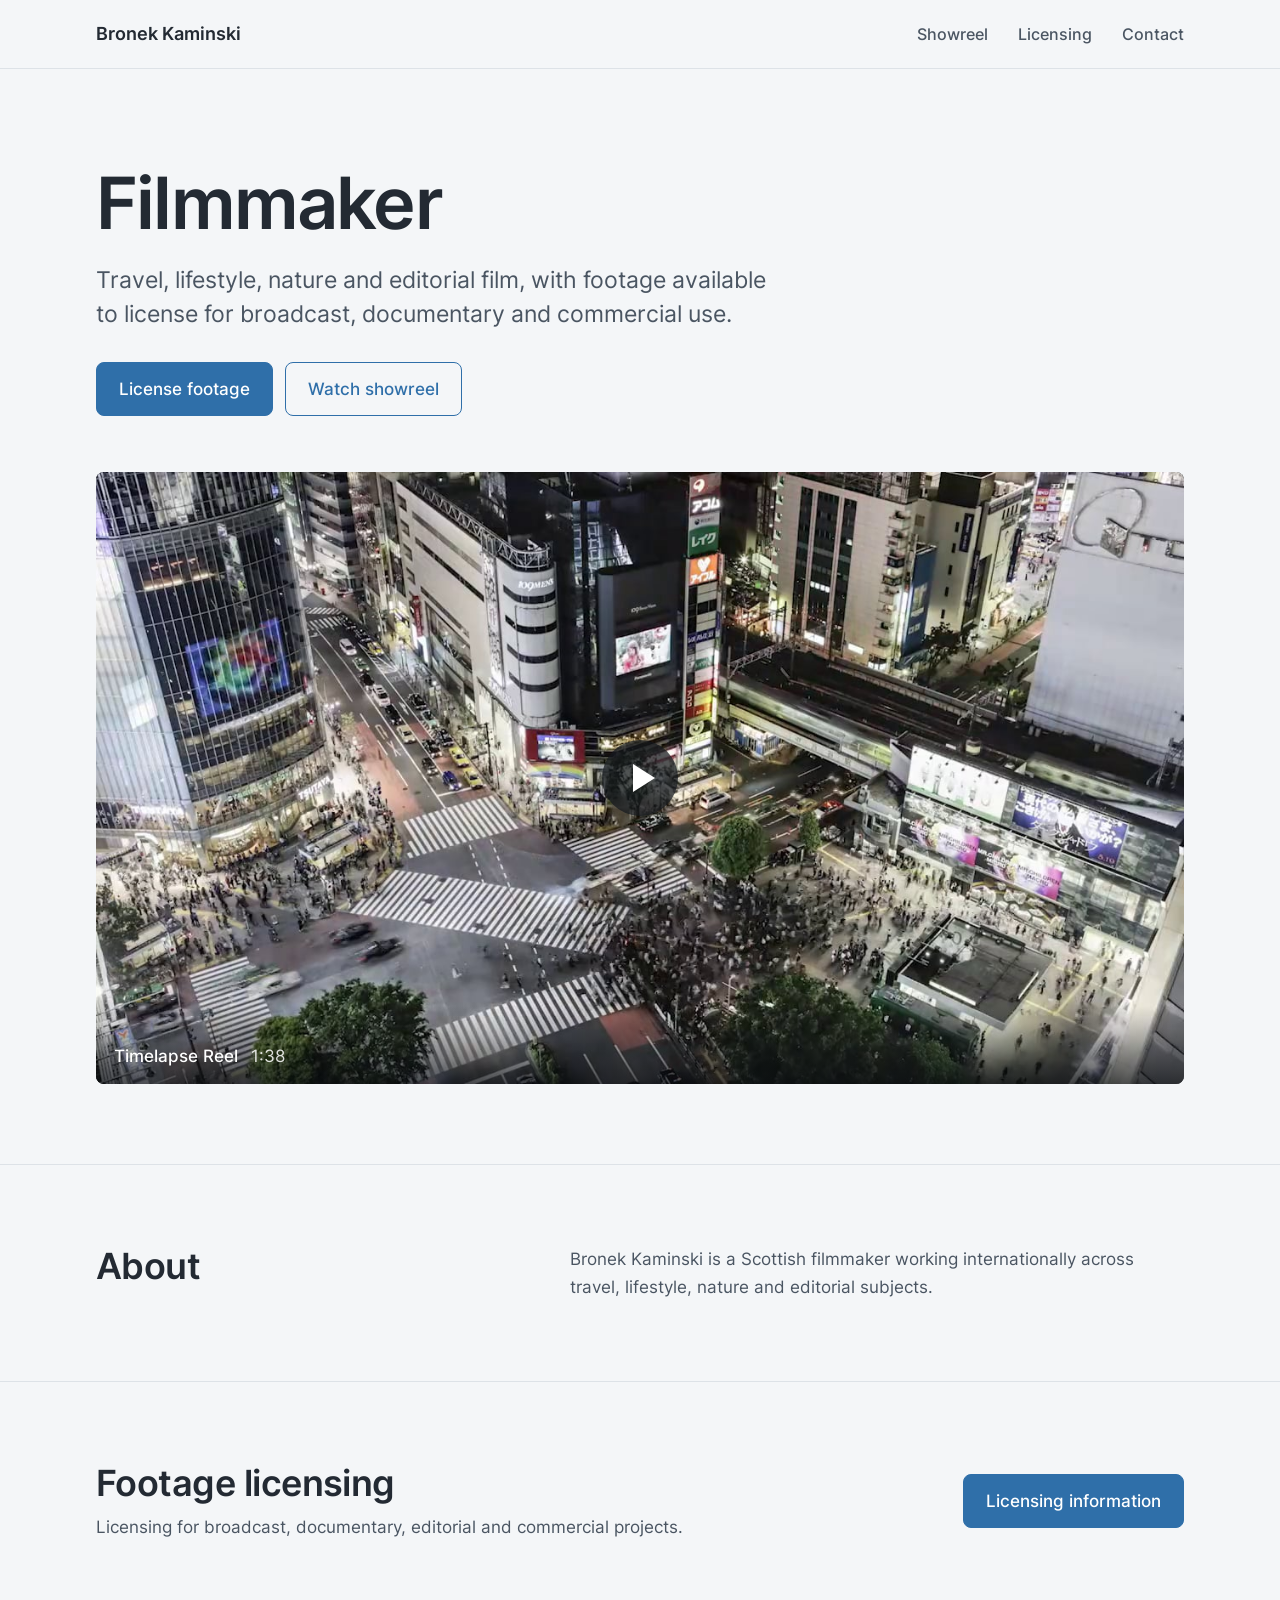
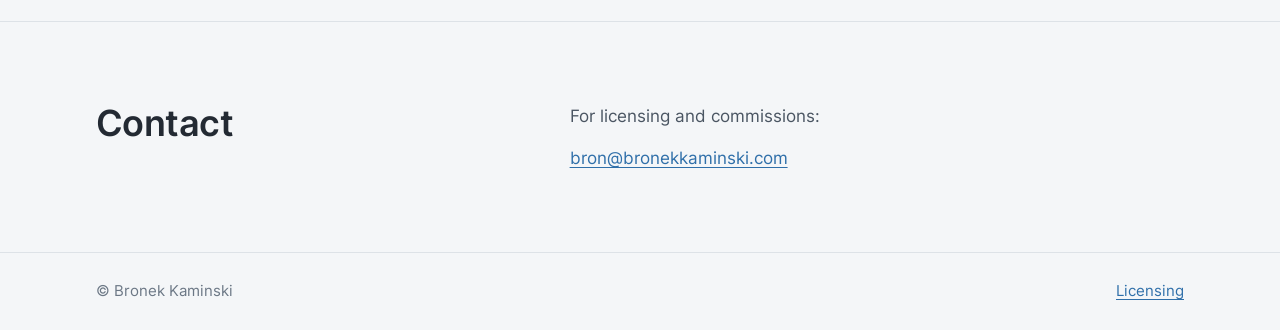
==== index.html @ b9d2594a "Publish site version 0.8 Home and licensing pages with click-to-play reel.  Co-Authored-By: Claude O" ====
<!doctype html>
<html lang="en-GB">
<head>
  <meta charset="utf-8">
  <meta name="viewport" content="width=device-width, initial-scale=1">
  <!-- Remove noindex at launch. -->
  <meta name="robots" content="noindex, nofollow">
  <meta name="version" content="0.8">
  <title>Bronek Kaminski | Filmmaker</title>
  <meta name="description" content="Bronek Kaminski is a filmmaker working in travel, lifestyle, nature and editorial. Footage available for licensing.">
  <link rel="preload" href="assets/fonts/inter-latin-wght-normal.woff2" as="font" type="font/woff2" crossorigin>
  <link rel="stylesheet" href="assets/site.css">
</head>
<body>
  <a class="skip" href="#main">Skip to content</a>

  <header class="site-head">
    <div class="wrap">
      <a class="brand" href="index.html">Bronek Kaminski</a>
      <nav class="site-nav" aria-label="Primary">
        <a href="#showreel">Showreel</a>
        <a href="licensing.html">Licensing</a>
        <a href="#contact">Contact</a>
      </nav>
    </div>
  </header>

  <main id="main">
    <div class="wrap hero">
      <h1>Filmmaker</h1>
      <p class="lede">Travel, lifestyle, nature and editorial film, with footage available to license for broadcast, documentary and commercial use.</p>
      <div class="actions">
        <a class="btn primary" href="licensing.html">License footage</a>
        <a class="btn secondary" href="#showreel">Watch showreel</a>
      </div>
    </div>

    <div class="wrap" id="showreel">
      <div class="reel frame-16x9" data-vimeo-id="95218016" data-title="Timelapse Reel">
        <button type="button" class="reel-play" aria-label="Play Timelapse Reel, 1 minute 38 seconds">
          <img src="assets/images/timelapse-reel-poster.jpg" width="1280" height="720" alt="">
          <span class="reel-icon" aria-hidden="true"></span>
          <span class="reel-label">Timelapse Reel <span>1:38</span></span>
        </button>
      </div>
    </div>

    <section id="about" class="after-reel">
      <div class="wrap split">
        <h2>About</h2>
        <div class="prose">
          <p>Bronek Kaminski is a Scottish filmmaker working internationally across travel, lifestyle, nature and editorial subjects.</p>
        </div>
      </div>
    </section>

    <section>
      <div class="wrap cta">
        <div>
          <h2>Footage licensing</h2>
          <p>Licensing for broadcast, documentary, editorial and commercial projects.</p>
        </div>
        <a class="btn primary" href="licensing.html">Licensing information</a>
      </div>
    </section>

    <section id="contact">
      <div class="wrap split">
        <h2>Contact</h2>
        <div class="prose">
          <p>For licensing and commissions:</p>
          <p><span data-email>Email address requires JavaScript.</span></p>
        </div>
      </div>
    </section>
  </main>

  <footer class="site-foot">
    <div class="wrap">
      <span>&copy; Bronek Kaminski</span>
      <a href="licensing.html">Licensing</a>
    </div>
  </footer>
  <script src="assets/reel.js" defer></script>
  <script src="assets/contact.js" defer></script>
</body>
</html>
---- assets/site.css ----
@font-face {
  font-family: 'Inter';
  src: url('fonts/inter-latin-wght-normal.woff2') format('woff2');
  font-weight: 100 900;
  font-style: normal;
  font-display: swap;
}

:root {
  --bg: #F4F6F8; --surface: #FFFFFF; --surface-2: #E9EDF1; --border: #DDE2E7;
  --text: #232A33; --text-2: #4A5562; --muted: #6B7785;
  --accent: #2F6FA9; --accent-tint: #E7F0F9; --on-accent: #FFFFFF;
  --font: 'Inter', system-ui, sans-serif;
  --radius: 8px;
  --gutter: clamp(16px, 5vw, 56px);
  --max: 1200px;
}
@media (prefers-color-scheme: dark) { :root:not([data-theme="light"]) {
  --bg: #1A1F26; --surface: #232A33; --surface-2: #2E3640; --border: #2E3640;
  --text: #E9EDF1; --text-2: #B4BEC9; --muted: #8A96A3;
  --accent: #7FB2E5; --accent-tint: #1C2E42; --on-accent: #14202C;
} }
:root[data-theme="dark"] {
  --bg: #1A1F26; --surface: #232A33; --surface-2: #2E3640; --border: #2E3640;
  --text: #E9EDF1; --text-2: #B4BEC9; --muted: #8A96A3;
  --accent: #7FB2E5; --accent-tint: #1C2E42; --on-accent: #14202C;
}

* { box-sizing: border-box; }
html { scroll-behavior: smooth; -webkit-text-size-adjust: 100%; }
@media (prefers-reduced-motion: reduce) { html { scroll-behavior: auto; } }
body { margin: 0; background: var(--bg); color: var(--text); font: 17px/1.65 var(--font); }
a { color: var(--accent); text-underline-offset: 3px; }
a:focus-visible { outline: 2px solid var(--accent); outline-offset: 3px; border-radius: 2px; }
h1, h2, h3, p { margin: 0; }
h1 { font-size: clamp(36px, 6.4vw, 72px); line-height: 1.05; font-weight: 600; letter-spacing: -0.025em; }
h2 { font-size: clamp(26px, 3.4vw, 36px); line-height: 1.2; font-weight: 600; letter-spacing: -0.015em; }
h3 { font-size: 19px; line-height: 1.35; font-weight: 600; }

.wrap { width: 100%; max-width: var(--max); margin: 0 auto; padding: 0 var(--gutter); }
.skip { position: absolute; left: -9999px; }
.skip:focus { left: 16px; top: 16px; z-index: 10; background: var(--surface); padding: 8px 12px; }

.site-head { border-bottom: 1px solid var(--border); }
.site-head .wrap { display: flex; align-items: center; justify-content: space-between; gap: 16px; min-height: 68px; }
.brand { color: var(--text); font-weight: 600; font-size: 18px; text-decoration: none; white-space: nowrap; }
.site-nav { display: flex; gap: clamp(14px, 3vw, 30px); }
.site-nav a { color: var(--text-2); text-decoration: none; font-size: 16px; font-weight: 500; }
.site-nav a:hover, .site-nav a[aria-current="page"] { color: var(--accent); }

.hero { padding-top: clamp(48px, 8vw, 96px); padding-bottom: clamp(32px, 5vw, 56px); }
.hero .lede { margin-top: 22px; max-width: 42rem; font-size: clamp(19px, 2.2vw, 23px); line-height: 1.5; color: var(--text-2); }
.actions { display: flex; flex-wrap: wrap; gap: 12px; margin-top: 30px; }
.btn { display: inline-block; padding: 12px 22px; border: 1px solid var(--accent); border-radius: var(--radius); font-weight: 500; text-decoration: none; }
.btn.primary { background: var(--accent); color: var(--on-accent); }
.btn.secondary { color: var(--accent); }

section { padding: clamp(44px, 7vw, 80px) 0; }
section + section { border-top: 1px solid var(--border); }
.section-head { max-width: 44rem; margin-bottom: 30px; }
.section-head p { margin-top: 10px; color: var(--text-2); }

/* Marked for replacement with supplied material. */
.placeholder {
  display: flex; align-items: center; justify-content: center; text-align: center;
  background: var(--surface-2); color: var(--text-2);
  border: 1px dashed var(--muted); border-radius: var(--radius);
  padding: 16px; font-size: 15px;
}
.frame-16x9 { aspect-ratio: 16 / 9; width: 100%; }
.frame-3x2 { aspect-ratio: 3 / 2; width: 100%; }
.inline-placeholder { background: var(--surface-2); border: 1px dashed var(--muted); border-radius: 4px; padding: 1px 7px; color: var(--text-2); }

.reel { position: relative; overflow: hidden; border-radius: var(--radius); background: #14181E; }
.reel iframe { position: absolute; inset: 0; width: 100%; height: 100%; border: 0; }
.reel-play { position: absolute; inset: 0; width: 100%; height: 100%; padding: 0; border: 0; background: none; color: #FFFFFF; font: inherit; cursor: pointer; }
.reel-play:focus-visible { outline: 3px solid var(--accent); outline-offset: -3px; }
.reel-play img { display: block; width: 100%; height: 100%; object-fit: cover; }
.reel-icon { position: absolute; left: 50%; top: 50%; width: 76px; height: 76px; transform: translate(-50%, -50%); border-radius: 50%; background: rgba(20, 24, 30, 0.72); transition: background 0.15s; }
.reel-icon::after { content: ''; position: absolute; left: 31px; top: 24px; border-style: solid; border-width: 14px 0 14px 22px; border-color: transparent transparent transparent #FFFFFF; }
.reel-play:hover .reel-icon { background: #2F6FA9; }
.reel-label { position: absolute; left: 0; right: 0; bottom: 0; padding: 36px 18px 14px; text-align: left; font-weight: 500; background: linear-gradient(transparent, rgba(10, 13, 17, 0.72)); }
.reel-label span { margin-left: 8px; font-weight: 400; opacity: 0.85; }

.grid { display: grid; gap: 20px; grid-template-columns: repeat(3, minmax(0, 1fr)); }
.grid.two { grid-template-columns: repeat(2, minmax(0, 1fr)); }
.after-reel { margin-top: clamp(44px, 7vw, 80px); border-top: 1px solid var(--border); }
.card { background: var(--surface); border: 1px solid var(--border); border-radius: var(--radius); padding: 24px; }
.card p { margin-top: 8px; color: var(--text-2); }

.split { display: grid; grid-template-columns: minmax(0, 1fr) minmax(0, 1.5fr); gap: clamp(24px, 5vw, 64px); }
.prose p + p { margin-top: 14px; }
.prose p { color: var(--text-2); }

.spec { margin: 0; border-top: 1px solid var(--border); }
.spec div { display: grid; grid-template-columns: minmax(130px, 1fr) minmax(0, 2.4fr); gap: 16px; padding: 14px 0; border-bottom: 1px solid var(--border); }
.spec dt { font-weight: 500; }
.spec dd { margin: 0; color: var(--text-2); }

.steps { margin: 0; padding: 0; list-style: none; counter-reset: step; max-width: 46rem; }
.steps li { counter-increment: step; position: relative; padding: 0 0 18px 44px; color: var(--text-2); }
.steps li::before { content: counter(step); position: absolute; left: 0; top: 1px; width: 28px; height: 28px; border-radius: 50%; background: var(--accent-tint); color: var(--accent); font-size: 14px; font-weight: 600; display: flex; align-items: center; justify-content: center; }
.steps strong { color: var(--text); font-weight: 500; }

.cta { display: flex; align-items: center; justify-content: space-between; gap: 24px; flex-wrap: wrap; }
.cta p { margin-top: 8px; color: var(--text-2); max-width: 40rem; }

.site-foot { border-top: 1px solid var(--border); padding: 26px 0; color: var(--muted); font-size: 15px; }
.site-foot .wrap { display: flex; justify-content: space-between; gap: 16px; flex-wrap: wrap; }

@media (max-width: 820px) {
  .grid, .grid.two, .split { grid-template-columns: minmax(0, 1fr); }
}
@media (max-width: 480px) {
  .spec div { grid-template-columns: minmax(0, 1fr); gap: 2px; }
  .brand { font-size: 17px; }
  .site-nav a { font-size: 15px; }
  .btn { width: 100%; text-align: center; }
}
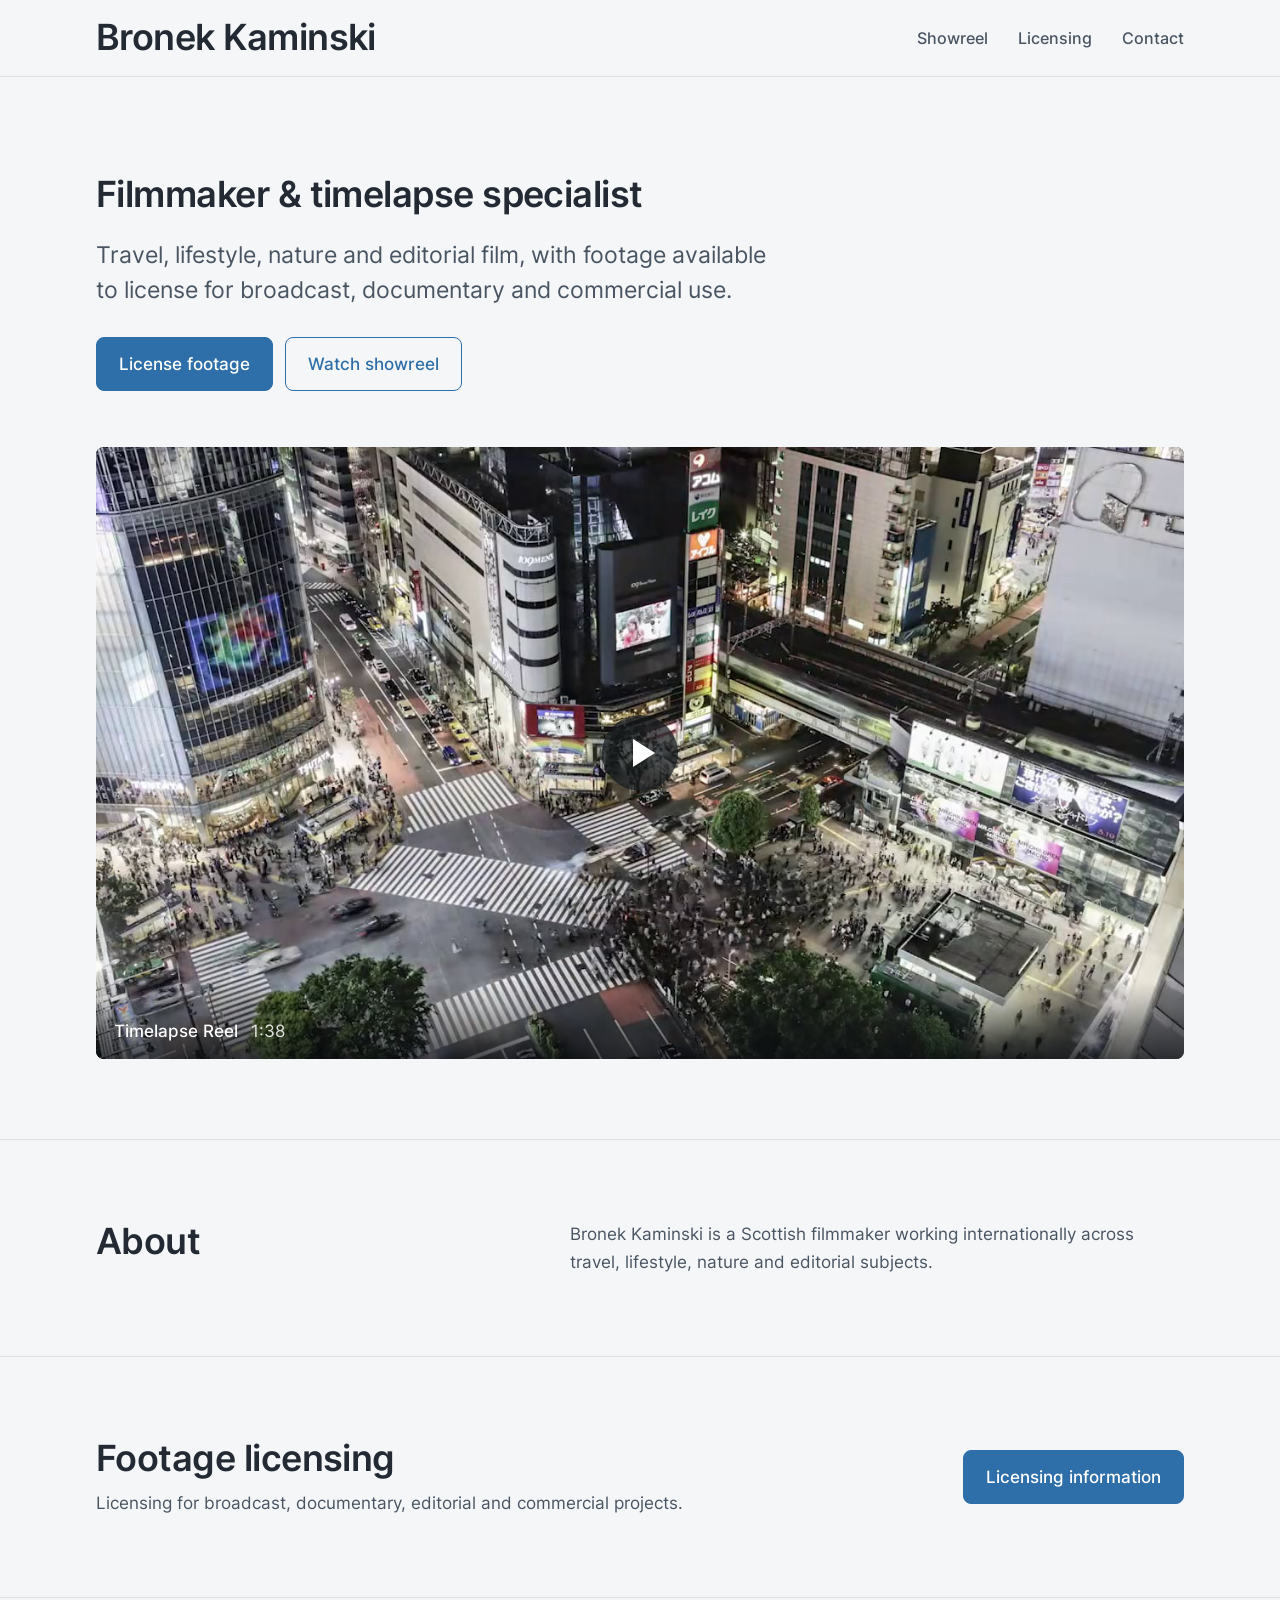
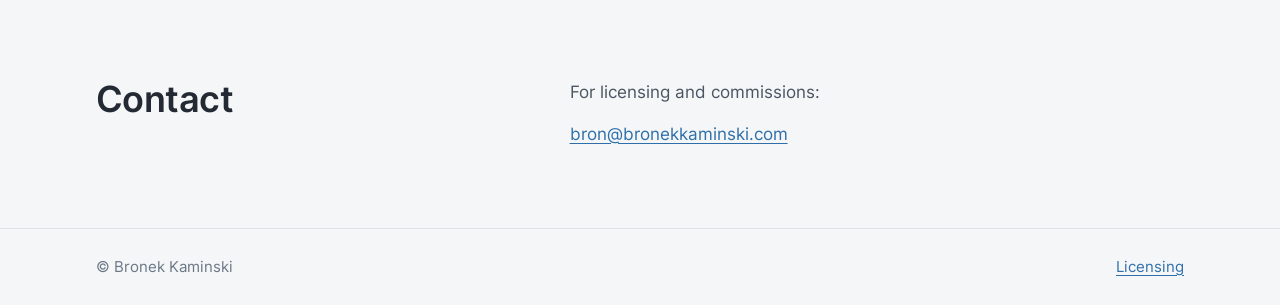
==== commit 43060815: "Publish site version 0.11 Match name and heading sizes and update the home heading.  Co-Authored-By:" ====
--- a/index.html
+++ b/index.html
@@ -5,8 +5,8 @@
   <meta name="viewport" content="width=device-width, initial-scale=1">
   <!-- Remove noindex at launch. -->
   <meta name="robots" content="noindex, nofollow">
-  <meta name="version" content="0.8">
-  <title>Bronek Kaminski | Filmmaker</title>
+  <meta name="version" content="0.11">
+  <title>Bronek Kaminski | Filmmaker &amp; Timelapse Specialist</title>
   <meta name="description" content="Bronek Kaminski is a filmmaker working in travel, lifestyle, nature and editorial. Footage available for licensing.">
   <link rel="preload" href="assets/fonts/inter-latin-wght-normal.woff2" as="font" type="font/woff2" crossorigin>
   <link rel="stylesheet" href="assets/site.css">
@@ -27,7 +27,7 @@
 
   <main id="main">
     <div class="wrap hero">
-      <h1>Filmmaker</h1>
+      <h1 class="role">Filmmaker &amp; timelapse specialist</h1>
       <p class="lede">Travel, lifestyle, nature and editorial film, with footage available to license for broadcast, documentary and commercial use.</p>
       <div class="actions">
         <a class="btn primary" href="licensing.html">License footage</a>
--- a/assets/site.css
+++ b/assets/site.css
@@ -33,8 +33,7 @@
 a { color: var(--accent); text-underline-offset: 3px; }
 a:focus-visible { outline: 2px solid var(--accent); outline-offset: 3px; border-radius: 2px; }
 h1, h2, h3, p { margin: 0; }
-h1 { font-size: clamp(36px, 6.4vw, 72px); line-height: 1.05; font-weight: 600; letter-spacing: -0.025em; }
-h2 { font-size: clamp(26px, 3.4vw, 36px); line-height: 1.2; font-weight: 600; letter-spacing: -0.015em; }
+h1, h2, .brand { font-size: clamp(26px, 3.4vw, 36px); line-height: 1.2; font-weight: 600; letter-spacing: -0.015em; }
 h3 { font-size: 19px; line-height: 1.35; font-weight: 600; }
 
 .wrap { width: 100%; max-width: var(--max); margin: 0 auto; padding: 0 var(--gutter); }
@@ -42,8 +41,8 @@
 .skip:focus { left: 16px; top: 16px; z-index: 10; background: var(--surface); padding: 8px 12px; }
 
 .site-head { border-bottom: 1px solid var(--border); }
-.site-head .wrap { display: flex; align-items: center; justify-content: space-between; gap: 16px; min-height: 68px; }
-.brand { color: var(--text); font-weight: 600; font-size: 18px; text-decoration: none; white-space: nowrap; }
+.site-head .wrap { display: flex; flex-wrap: wrap; align-items: center; justify-content: space-between; gap: 6px 24px; min-height: 76px; padding-top: 12px; padding-bottom: 12px; }
+.brand { color: var(--text); text-decoration: none; white-space: nowrap; }
 .site-nav { display: flex; gap: clamp(14px, 3vw, 30px); }
 .site-nav a { color: var(--text-2); text-decoration: none; font-size: 16px; font-weight: 500; }
 .site-nav a:hover, .site-nav a[aria-current="page"] { color: var(--accent); }
@@ -113,7 +112,6 @@
 }
 @media (max-width: 480px) {
   .spec div { grid-template-columns: minmax(0, 1fr); gap: 2px; }
-  .brand { font-size: 17px; }
   .site-nav a { font-size: 15px; }
   .btn { width: 100%; text-align: center; }
 }
